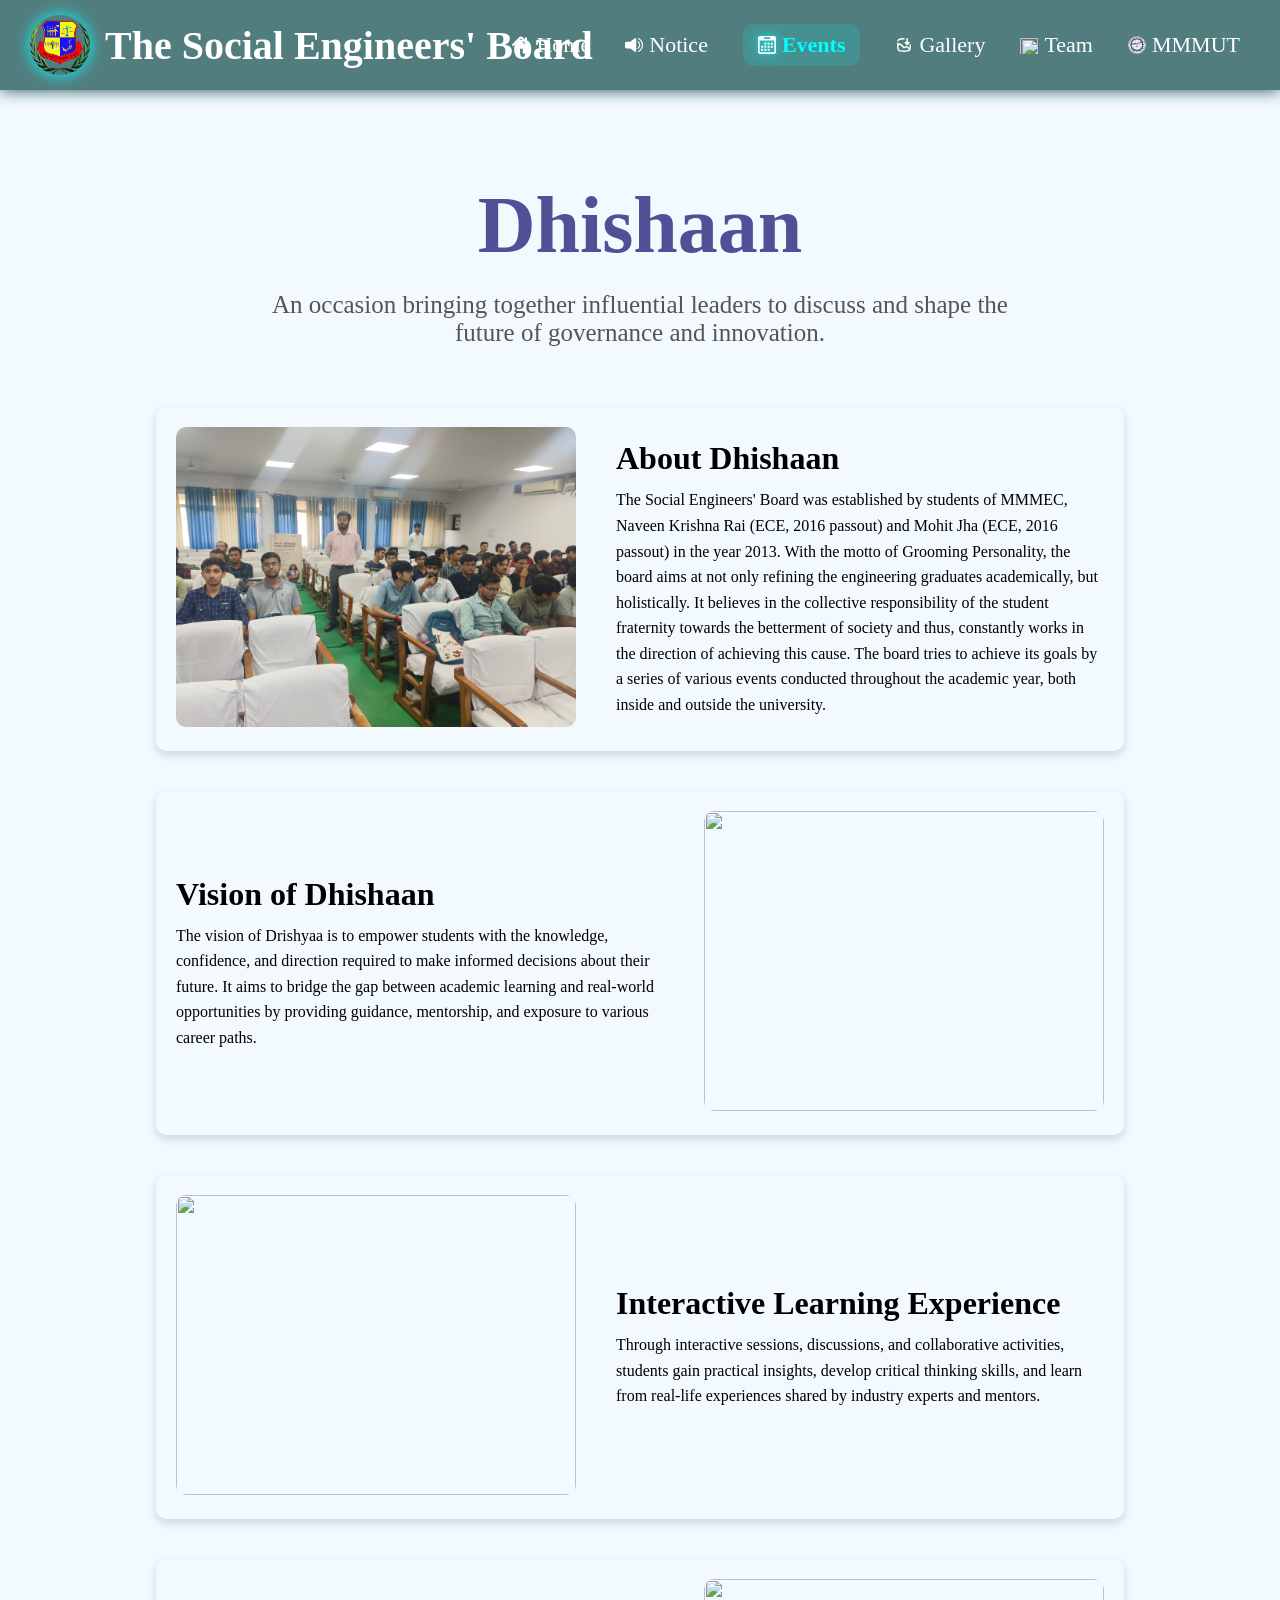
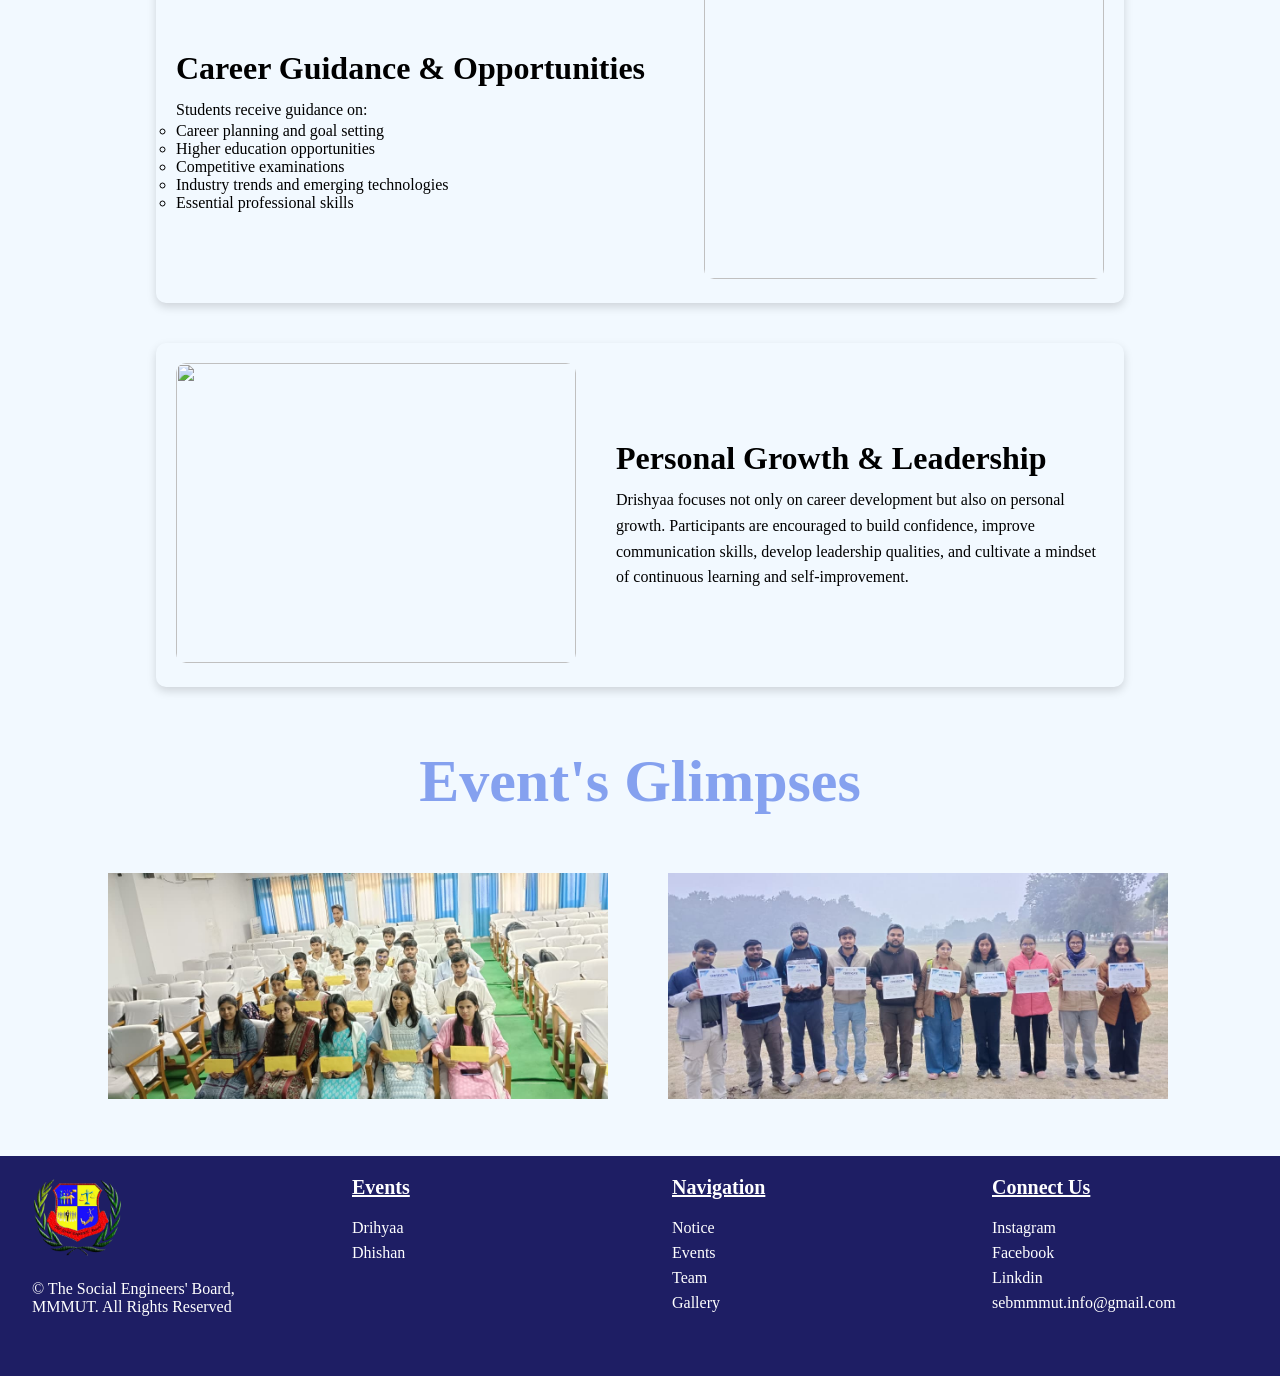
==== dhishaan.html @ 72aff384 "Initial website upload" ====
<!DOCTYPE html>
<html lang="en">
<head>
    <meta charset="UTF-8">
    <meta name="viewport" content="width=device-width, initial-scale=1.0">
    <title>Drishyaa</title>
    <link rel="stylesheet" href="dhishaan.css">
    <link rel="stylesheet" href="commonStyle.css">
    <link rel="stylesheet" href="navbar.js">
    <link rel="stylesheet" href="eventsCSS.css">
</head>
<body>
    <div class="navbar">
        <div id="brand" >
            <div class="logo-section">
                <img src="Logoo.png"logo" id="logo">
                <h1 id="name">
                    <span id="typing-text">
                        The Social Engineers' Board
                    </span>
                </h1>
                <div class="menu-toggle" id="menu-toggle">
                    ☰
                </div>
            </div>
        </div>
            <ul id="list1">
                <li class="nav-item ">
                    <a href="index.html" class="nav-link">
                        <img src="home.svg" class="nav-icon">
                        <span>Home</span>
                    </a>
                </li>


                <li class="nav-item ">
                    <a href="notice.html" class="nav-link">
                        <img src="Announcement.svg" class="nav-icon">
                        <span>Notice</span>
                    </a>
                </li>
                <li class="nav-item active">
                    <a href="events.html" class="nav-link">
                        <img src="events.svg" class="nav-icon">
                        <span>Events</span>
                    </a>
                    
                </li>
                <li  class="nav-item ">
                    <a href="gallery.html" class="nav-link">
                        <img src="gallery-icon.svg" class="nav-icon">
                        <span>Gallery</span>
                    </a>
                </li>
                <li class="nav-item ">
                    <a href="team.html" class="nav-link">
                        <img src="team.svg" class="nav-icon">
                        <span>Team</span>
                    </a>
                </li>
                <li  class="nav-item ">
                    <a href="https://www.mmmut.ac.in" class="nav-link">
                        <img src="mmmutlogo.png" class="nav-icon">
                        <span>MMMUT</span>
                    </a>
                </li>
            </ul>
    </div>

    <div class="dhishaan-heading">
        <h1>Dhishaan</h1>
        <p>An occasion bringing together influential leaders to discuss and shape the future of governance and innovation.
        </p>
    </div>
    <div class="cards">
        <div class="card">
            <div class="card-img">
                <img src="IMG_20250930_155924.jpg" alt="">
            </div>

            <div class="about-img">
                <h1>About Dhishaan</h1>
                <p>
                The Social Engineers' Board was established by students of MMMEC, Naveen Krishna Rai (ECE, 2016 passout) and Mohit Jha (ECE, 2016 passout) in the year 2013. With the motto of Grooming Personality, the board aims at not only refining the engineering graduates academically, but holistically. It believes in the collective responsibility of the student fraternity towards the betterment of society and thus, constantly works in the direction of achieving this cause. The board tries to achieve its goals by a series of various events conducted throughout the academic year, both inside and outside the university.
                </p>
            </div>
        </div>

        <div class="card">
            <div class="about-img">
                <h1>Vision of Dhishaan</h1>
                <p>
                    The vision of Drishyaa is to empower students with the knowledge, confidence, and direction required to make informed decisions about their future. It aims to bridge the gap between academic learning and real-world opportunities by providing guidance, mentorship, and exposure to various career paths.
                </p>
            </div>
            <div class="card-img">
                <img src="image2.jpg" alt="">
            </div>
        </div>
        <div class="card">
            <div class="card-img">
                <img src="image2.jpg" alt="">
            </div>

            <div class="about-img">
                <h1>Interactive Learning Experience</h1>
                <p>
                    Through interactive sessions, discussions, and collaborative activities, students gain practical insights, develop critical thinking skills, and learn from real-life experiences shared by industry experts and mentors.
                </p>
            </div>
        </div>
        <div class="card">
            <div class="about-img">
                <h1>Career Guidance & Opportunities</h1>
                <p>
                    Students receive guidance on:
                    <ul style="list-style: circle;">
                        <li>Career planning and goal setting</li>
                        <li>Higher education opportunities</li>
                        <li>Competitive examinations</li>
                        <li>Industry trends and emerging technologies</li>
                        <li>Essential professional skills</li>
                    </ul>
                </p>
            </div>

            <div class="card-img">
                <img src="image2.jpg" alt="">
            </div>
        </div>
        <div class="card">
            <div class="card-img">
                <img src="image2.jpg" alt="">
            </div>

            <div class="about-img">
                <h1>Personal Growth & Leadership</h1>
                <p>
                    Drishyaa focuses not only on career development but also on personal growth. Participants are encouraged to build confidence, improve communication skills, develop leadership qualities, and cultivate a mindset of continuous learning and self-improvement.
                </p>
            </div>
        </div>
    </div>

    <div class="gallery-section">
        <h1 class="gallery-title">
            Event's Glimpses
        </h1>
        <div class="slider-container">
            <div class="slider-track">
                <img src="img1.jpeg">
                <img src="img2.jpeg">
                <img src="img3.jpeg">
                <img src="img4.jpeg">
                <img src="img5.jpeg">
                <img src="img6.jpeg">
                <!-- duplicate for infinite effect -->
                <img src="img1.jpeg">
                <img src="img2.jpeg">
                <img src="img3.jpeg">
                <img src="img4.jpeg">
            </div>
        </div>
    </div>

    <div class="bottom">
        <div class="bottom-card">
            <div class="c1 c1234">
                <div class="bottom-logo"><img style="height: 80px;" src="Logoo.png" alt=""></div>
                <div>
                    <span>© The Social Engineers' Board, MMMUT.</span>
                    <span>All Rights Reserved</span>
                </div>
                
            </div>
            <div class="c2 c1234">
                <h3 class="bottom-heading">Events</h3>
                <ul class="bottom-list">
                    <li><span>Drihyaa</span></li>
                    <li><span>Dhishan</span></li>
                </ul>
            </div>
            <div class="c3 c1234">
                <h3 class="bottom-heading">Navigation</h3>
                <ul class="bottom-list">
                    <li>
                        <a href="notice.html" class="nav-link">
                            <span>Notice</span>
                        </a>
                    </li>

                    <li>
                        <a href="events.html" class="nav-link">
                            <span>Events</span>
                        </a>
                    </li>

                    <li>
                        <a href="team.html" class="nav-link">
                            <span>Team</span>
                        </a>
                    </li>

                    <li>
                        <a href="gallery.html" class="nav-link">
                            <span>Gallery</span>
                        </a>
                    </li>
                </ul>
            </div>
            <div class="c4 c1234">
                <h3 class="bottom-heading">Connect Us</h3>
                <ul class="bottom-list">
                    <li><span>Instagram</span></li>
                    <li><span>Facebook</span></li>
                    <li><span>Linkdin</span></li>
                    <li><span>sebmmmut.info@gmail.com</span></li>
                </ul>
            </div>
        </div>
    </div>
</body>
</html>
---- dhishaan.css ----
*{
    margin: 0px;
    padding: 0px;
    /* background: radial-gradient(circle at center, #111e30 0%, #0B0F19 70%); */
}
body{
    background-color: rgb(242, 249, 255);
}


/* Dhishaan-heading */

.dhishaan-heading{
    margin-top: 180px;
    display: flex;
    flex-direction: column;
    justify-content: center;
    align-items: center;
    justify-items: center;
    gap: 20px;
}

.dhishaan-heading h1{
    font-size: 80px;
    color: rgb(80, 80, 150);
}

.dhishaan-heading p{
    width: 60%;
    font-size: 25px;
    text-align: center;
    color: rgb(85, 85, 85);
}




.cards{
    margin: 60px;
    display: flex;
    flex-direction: column; /* cards one below another */
    gap: 40px;
    justify-content: center;
    align-items: center;
}

.card{
    width: 80%;
    display: flex;          /* image and content in row */
    align-items: center;
    gap: 40px;
    padding: 20px;
    border-radius: 10px;
    box-shadow: 0 4px 10px rgba(0,0,0,0.15);
}

.card-img{
    flex: 0 0 400px;
    
}

.card-img img{
    width: 100%;
    height: 200px;
    object-fit: cover;
    border-radius: 10px;
     height: 300px;
}

.about-img{
    flex: 1;
}

.about-img h1{
    margin-bottom: 10px;
}

.about-img p{
    line-height: 1.6;
}


gallery-section{
    
    width: 100%;
    min-height: 400px;
    display: flex;
    flex-direction: column;
    align-items: center;
    justify-content: center;
    justify-items: center;
    padding: 40px 0;
    text-align: center;
    overflow: visible;
    gap: 20px;
}

.gallery-title{
    display: flex;
    flex-direction: column;
    font-size: 60px;
    align-items: center;
    color: #85a1ef;
}

.founder{
    width: 80%;
}
.gallery-container{
    width: 80%;
    overflow-x: auto;
    overflow-y: hidden;
    cursor: grab;
    scroll-behavior: smooth;
    scrollbar-width: none;
    padding: 20px 0;
}

.gallery-container::-webkit-scrollbar{
    display: none;
}
.slider-container{
    width: 1065px;
    margin: auto;
    overflow: hidden;
    padding: 20px 0;
}
.slider-track{
    display: flex;
    gap: 60px;
    width: max-content;
    animation: slideShow 24s infinite;
    /* padding-left: 10px; */
}
.slider-track img{
    width: 500px;
    height: 300px;
    object-fit: contain;
    border-radius: 15px;
    flex-shrink: 0;
}


@keyframes slideShow{

    0%,10%{
        transform: translateX(0);
    }

    15%,25%{
        transform: translateX(-560px);
    }

    30%,40%{
        transform: translateX(-1120px);
    }

    45%,55%{
        transform: translateX(-1680px);
    }

    60%,70%{
        transform: translateX(-2240px);
    }

    75%,85%{
        transform: translateX(-2800px);
    }

    90%,100%{
        transform: translateX(0);
    }
}
---- commonStyle.css ----
.navbar{
    position: fixed;

    top: 0;
    left: 0;

    width: 100%;
    box-sizing: border-box;

    height: 10vh;

    display: flex;
    align-items: center;
    justify-content: space-between;

    padding: 0 30px;

    background: rgba(28, 83, 83, 0.75);

    backdrop-filter: blur(10px);

    box-shadow: 0 0 15px #1c5353;

    z-index: 1000;
}

.logo-section{
    display: flex;
    align-items: center;
    gap: 15px;
}
#logo{
    width: 60px;
    height: 60px;
    border-radius: 50%;
    object-fit: cover;
    box-shadow: 0 0 15px cyan;
}


@keyframes typing{
    0%{
        clip-path: inset(0 100% 0 0);
    }

    40%{
        clip-path: inset(0 0 0 0);
    }

    60%{
        clip-path: inset(0 0 0 0);
    }

    100%{
        clip-path: inset(0 100% 0 0);
    }
}
#name{
    color:white;
    font-size:40px;
}

#typing-text{
    display:inline-block;
}
#home{
    display: flex;
    align-items: center;
    gap: 8px;
}
.nav-icon{
    width: 18px;
    height: 18px;

    object-fit: contain;
}

#list1{
    display: flex;
    gap: 25px;
    list-style: none;

    position: absolute;
    right: 40px;

    color: white;
    font-size: 22px;
}
#list1{
    display: flex;
    gap: 35px;
    list-style: none;
}
.nav-item{
    display: flex;
    align-items: center;
    gap: 6px;

    color: white;
    cursor: pointer;

    transition: 0.3s ease;
}
.nav-item:hover{
    color: rgb(102, 222, 222);

    transform: translateY(-3px);

    text-shadow: rgb(89, 218, 218);
}

.nav-item:hover .nav-icon{
    transform: scale(1.15);

    transition: 0.3s ease;

    filter: drop-shadow(0 0 5px rgb(89, 218, 218));
}

.nav-link{
    text-decoration: none;
    color: white;
    display: flex;
    align-items: center;
    gap: 6px;

}

.active{
    background: rgba(0,255,255,0.15);
    padding: 8px 15px;
    border-radius: 10px;
    /* box-shadow: 0 0 10px cyan; */
}



.active .nav-link{
    color: cyan;
    font-weight: bold;
}


.active .nav-icon{
    filter: drop-shadow(0 0 5px cyan);
}


 /* bottom */
.c1234{
    display: flex;
    flex-direction: column;
    width: 20%;
    padding: 20px 0px;
    height: 180px;
    gap: 20px;
    
}

.bottom-card{
    background-color: rgb(30, 30, 100);
    color: white;
    gap: 5%;
    display: flex;
    justify-content: center;
    
}

.bottom-list{
    list-style: none;
    display: flex;
    flex-direction: column;
    gap: 7px;
}

.bottom-heading{
    text-decoration: underline;
    font-size: 20px;
}

.menu-toggle{
    display:none;
    color:white;
    font-size:30px;
    cursor:pointer;
}

@media screen and (max-width:1024px){
    .navbar{
        height:auto;
        padding:15px;
        flex-direction:column;
        align-items:stretch;
    }
    
    .logo-section{
        width:100%;
        justify-content:space-between;
    }

    .menu-toggle{
        display:block;
    }

    #name{
        font-size:18px;
    }

    #list1{
        display:none;
        position:static;
        width:100%;
        flex-direction:column;
        gap:0;
        margin-top:15px;
        background:rgba(28,83,83,0.95);
        border-radius:10px;
        overflow:hidden;
    }

    #list1.show{
        display:flex;
    }

    .nav-item{
        width:100%;
        justify-content:center;
        padding:14px 0;
        border-bottom:1px solid rgba(255,255,255,0.1);
    }

    .nav-link{
        width:100%;
        justify-content:center;
    }
    /* Footer */

    .bottom-card{
    display: grid;
     grid-template-columns: 1fr 1fr; /* 2 columns */
    gap: 20px;

    width: 100%;
    padding: 20px;

    box-sizing: border-box;
    text-align: center;
    }

    .c1234{
        width: 100%;
        height: auto;
        align-items: center;
        padding: 15px;
    }

    
    /* .bottom-card{
        flex-direction:column;
        align-items:center;
        text-align:center;
        width: 100%;
        padding:20px;
    }

    .c1234{
        width:100%;
        height:auto;
        align-items:center;
    }

    .section-title{
        font-size:32px;
    } */
}



@media screen and (max-width:600px){

    .bottom-card{
        grid-template-columns: 1fr; /* single column */
    }
}
---- eventsCSS.css ----
/* ===========================
   Tablet View
=========================== */

@media screen and (max-width: 1024px){

    .drishyaa-heading{
        margin-top: 140px;
        padding: 0 20px;
    }

    .drishyaa-heading h1{
        font-size: 60px;
    }

    .drishyaa-heading p{
        width: 85%;
        font-size: 20px;
    }

    .cards{
        margin: 40px 20px;
    }

    .card{
        width: 95%;
        gap: 25px;
    }

    .card-img{
        flex: 0 0 300px;
    }

    .card-img img{
        height: 250px;
    }
}

/* ===========================
   Mobile View
=========================== */

@media screen and (max-width: 768px){

    .drishyaa-heading{
        margin-top: 120px;
        padding: 0 15px;
        text-align: center;
    }

    .drishyaa-heading h1{
        font-size: 42px;
    }

    .drishyaa-heading p{
        width: 100%;
        font-size: 16px;
        line-height: 1.6;
    }

    .cards{
        margin: 30px 10px;
        gap: 25px;
    }

    .card{
        width: 100%;
        flex-direction: column;
        gap: 20px;
        padding: 15px;
        box-sizing: border-box;
    }

    .card-img{
        width: 100%;
        flex: unset;
    }

    .card-img img{
        width: 100%;
        height: 220px;
        object-fit: cover;
    }

    .about-img{
        width: 100%;
        text-align: center;
    }

    .about-img h1{
        font-size: 24px;
    }

    .about-img p,
    .about-img li{
        font-size: 15px;
        line-height: 1.7;
    }

    .about-img ul{
        margin-top: 10px;
        padding-left: 20px;
        text-align: left;
    }
}

@media screen and (max-width: 768px){

    .card{
        display: flex;
        flex-direction: column;
    }

    .about-img{
        order: 1;
        width: 100%;
        text-align: center;
    }

    .card-img{
        order: 2;
        width: 100%;
    }

    .card-img img{
        width: 100%;
        height: 220px;
        object-fit: cover;
    }
}
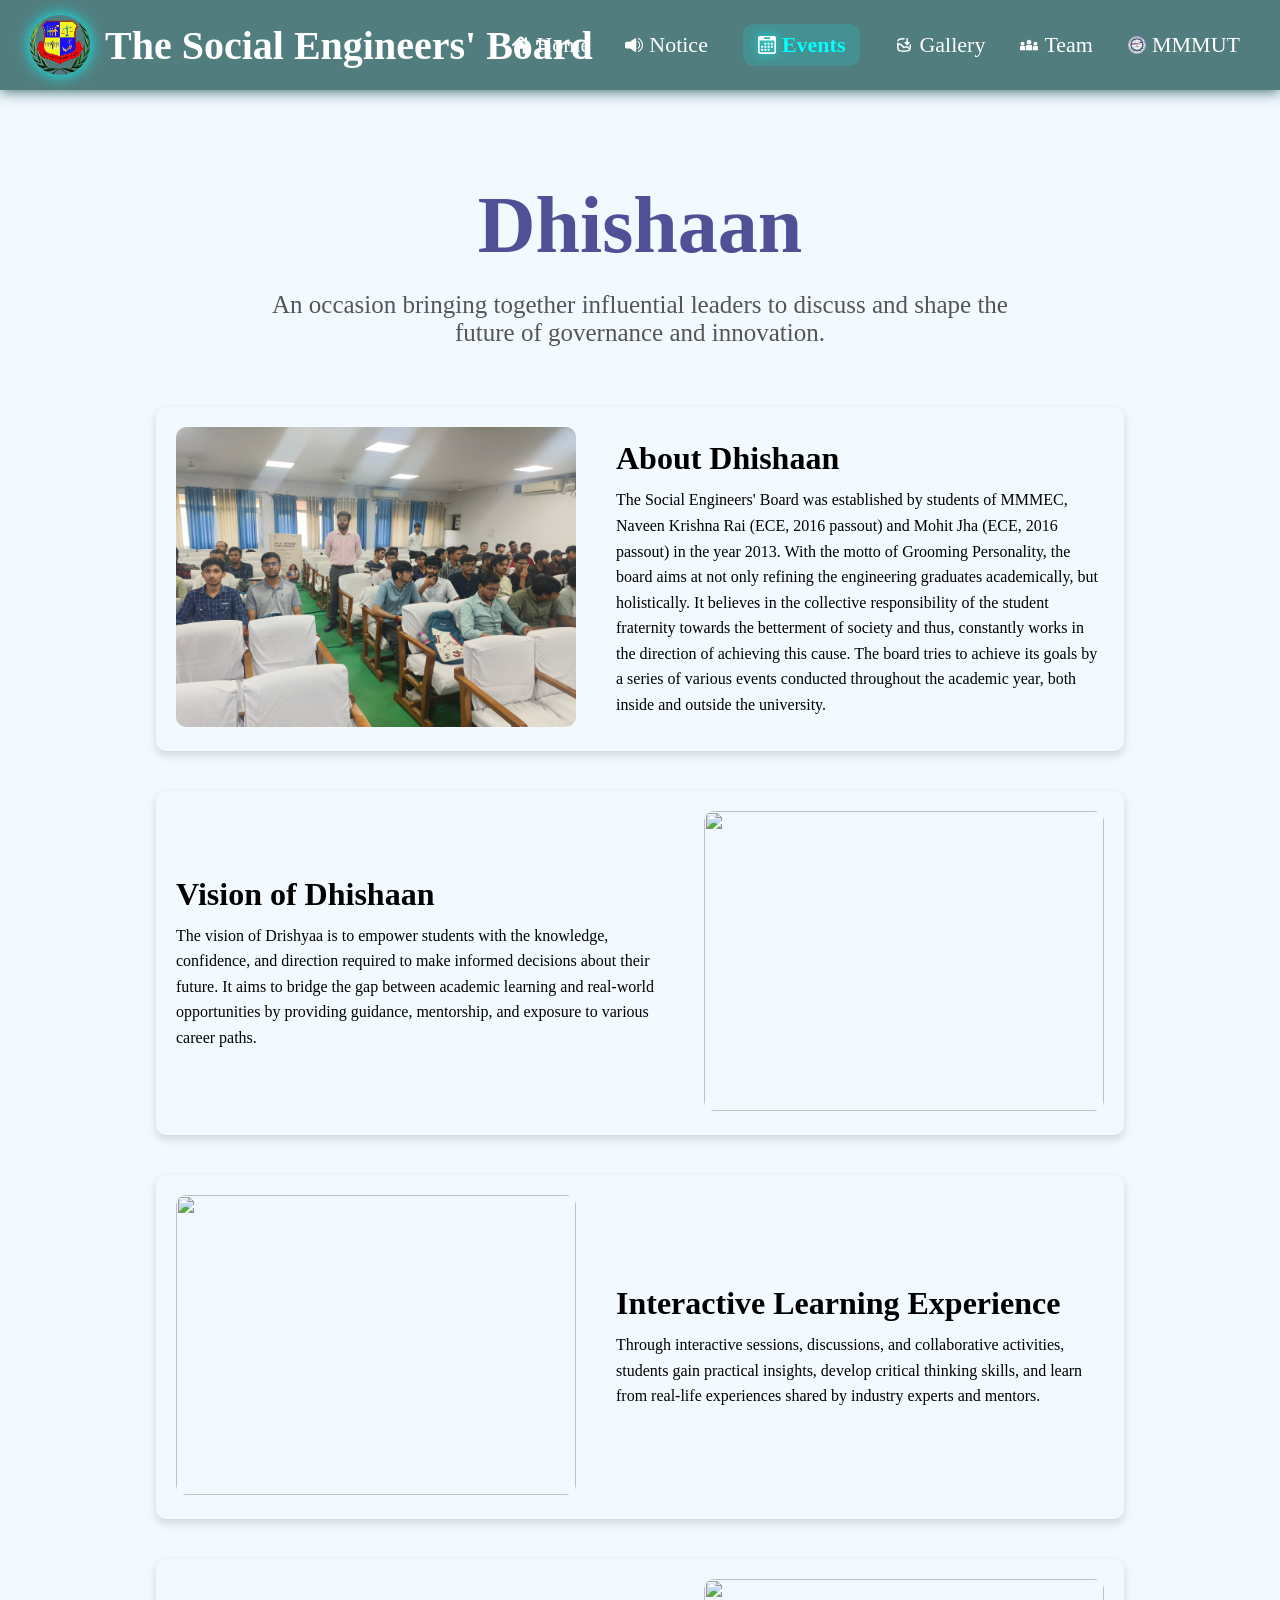
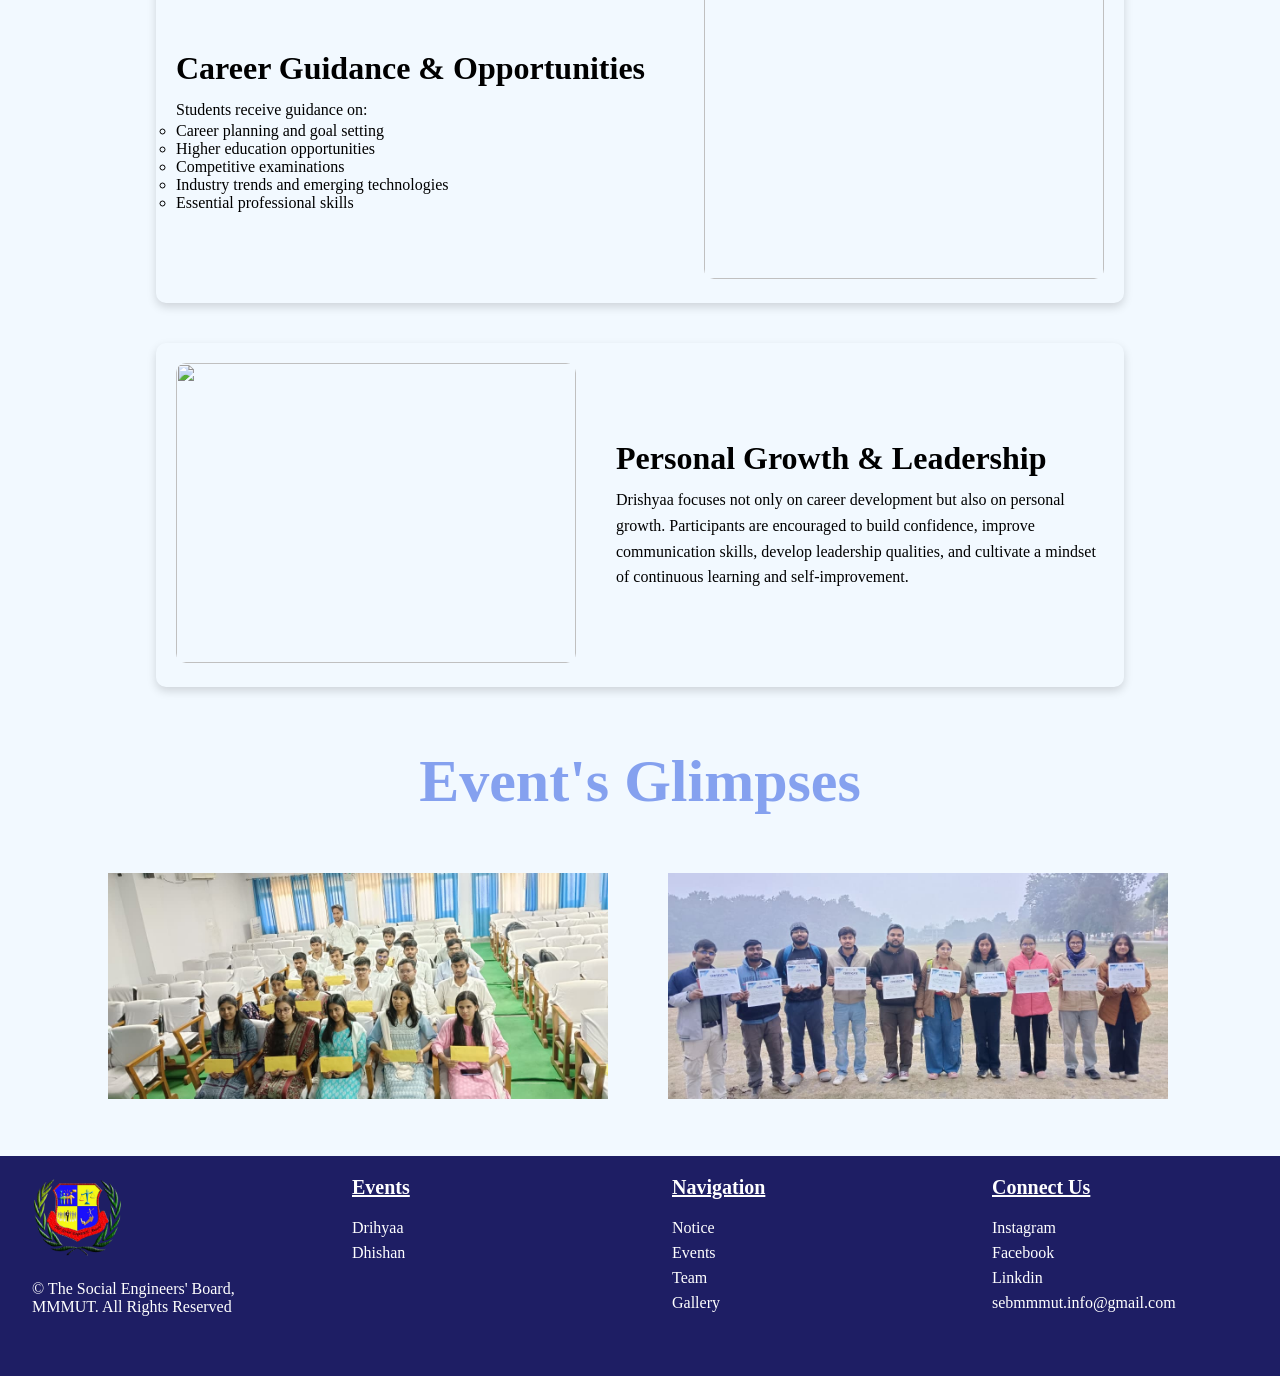
==== commit fb4e7fc1: "Updated dhishaan paage" ====
--- a/dhishaan.html
+++ b/dhishaan.html
@@ -54,7 +54,7 @@
                 </li>
                 <li class="nav-item ">
                     <a href="team.html" class="nav-link">
-                        <img src="team.svg" class="nav-icon">
+                        <img src="Team.svg" class="nav-icon">
                         <span>Team</span>
                     </a>
                 </li>
